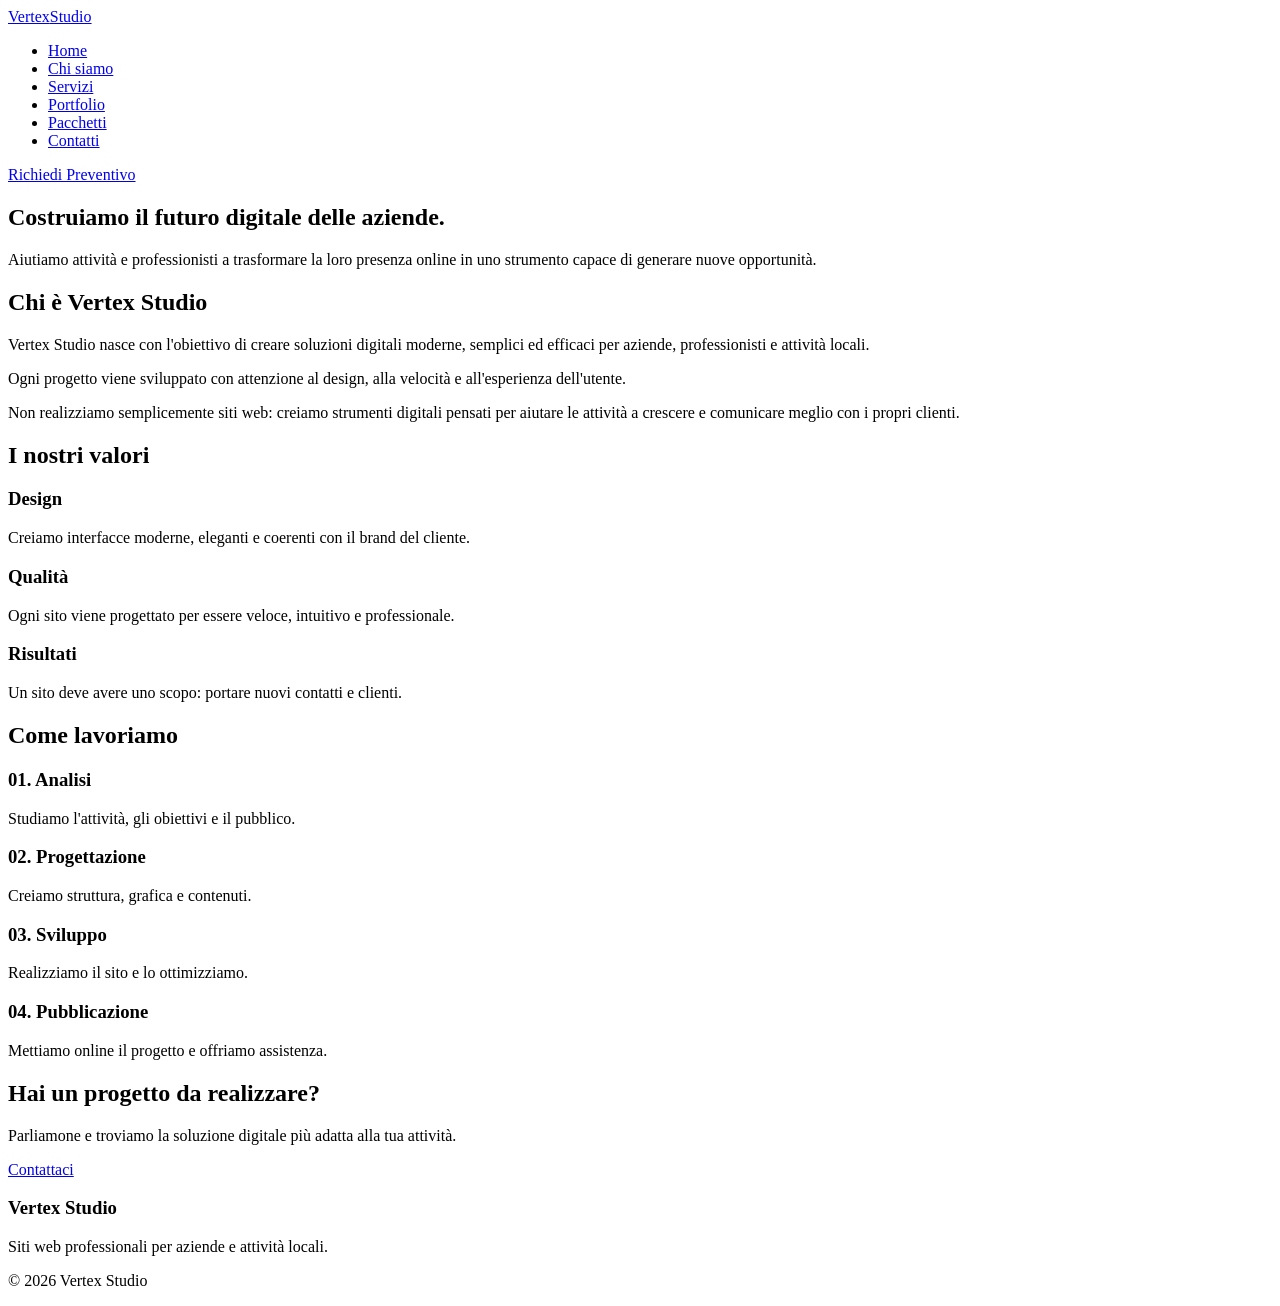
==== chi-siamo.html @ 84237f04 "Create chi-siamo.html" ====
<!DOCTYPE html>
<html lang="it">

<head>

<meta charset="UTF-8">
<meta name="viewport" content="width=device-width, initial-scale=1.0">

<title>Chi siamo | Vertex Studio</title>

<meta name="description" content="Scopri Vertex Studio, lo studio digitale che realizza siti web professionali per aziende e attività locali.">

<link rel="stylesheet" href="css/style.css">

</head>


<body>


<!-- NAVBAR -->

<header>

<div class="container">


<a href="index.html" class="logo">

Vertex<span>Studio</span>

</a>


<nav>

<ul>

<li>
<a href="index.html">
Home
</a>
</li>


<li>
<a href="chi-siamo.html" class="active">
Chi siamo
</a>
</li>


<li>
<a href="servizi.html">
Servizi
</a>
</li>


<li>
<a href="portfolio.html">
Portfolio
</a>
</li>


<li>
<a href="pacchetti.html">
Pacchetti
</a>
</li>


<li>
<a href="contatti.html">
Contatti
</a>
</li>


</ul>

</nav>


<a href="contatti.html" class="btn-nav">

Richiedi Preventivo

</a>


</div>

</header>





<!-- HERO PAGINA -->


<section class="page-hero">


<div class="container">


<h1>

Costruiamo il futuro digitale delle aziende.

</h1>


<p>

Aiutiamo attività e professionisti a trasformare
la loro presenza online in uno strumento capace
di generare nuove opportunità.

</p>


</div>


</section>







<!-- CHI SIAMO -->


<section>


<div class="container">


<div class="about-box">


<h2>

Chi è Vertex Studio

</h2>


<p>

Vertex Studio nasce con l'obiettivo di creare
soluzioni digitali moderne, semplici ed efficaci
per aziende, professionisti e attività locali.

</p>


<p>

Ogni progetto viene sviluppato con attenzione
al design, alla velocità e all'esperienza
dell'utente.

</p>


<p>

Non realizziamo semplicemente siti web:
creiamo strumenti digitali pensati per aiutare
le attività a crescere e comunicare meglio
con i propri clienti.

</p>


</div>


</div>


</section>









<!-- VALORI -->


<section class="values">


<div class="container">


<h2>

I nostri valori

</h2>



<div class="cards">



<div class="card">


<h3>

Design

</h3>


<p>

Creiamo interfacce moderne,
eleganti e coerenti con il brand
del cliente.

</p>


</div>





<div class="card">


<h3>

Qualità

</h3>


<p>

Ogni sito viene progettato
per essere veloce, intuitivo
e professionale.

</p>


</div>






<div class="card">


<h3>

Risultati

</h3>


<p>

Un sito deve avere uno scopo:
portare nuovi contatti e clienti.

</p>


</div>



</div>


</div>


</section>








<!-- PROCESSO -->


<section>


<div class="container">


<h2>

Come lavoriamo

</h2>



<div class="cards">



<div class="card">

<h3>

01. Analisi

</h3>

<p>

Studiamo l'attività,
gli obiettivi e il pubblico.

</p>

</div>



<div class="card">

<h3>

02. Progettazione

</h3>

<p>

Creiamo struttura,
grafica e contenuti.

</p>

</div>



<div class="card">

<h3>

03. Sviluppo

</h3>

<p>

Realizziamo il sito
e lo ottimizziamo.

</p>

</div>



<div class="card">

<h3>

04. Pubblicazione

</h3>

<p>

Mettiamo online il progetto
e offriamo assistenza.

</p>

</div>



</div>


</div>


</section>








<!-- CTA -->


<section class="cta">


<div class="container">


<h2>

Hai un progetto da realizzare?

</h2>


<p>

Parliamone e troviamo la soluzione
digitale più adatta alla tua attività.

</p>


<a href="contatti.html" class="btn-primary">

Contattaci

</a>


</div>


</section>







<footer>


<div class="container">


<h3>

Vertex Studio

</h3>


<p>

Siti web professionali per aziende
e attività locali.

</p>


<p>

© 2026 Vertex Studio

</p>


</div>


</footer>



<script src="js/script.js"></script>


</body>

</html>
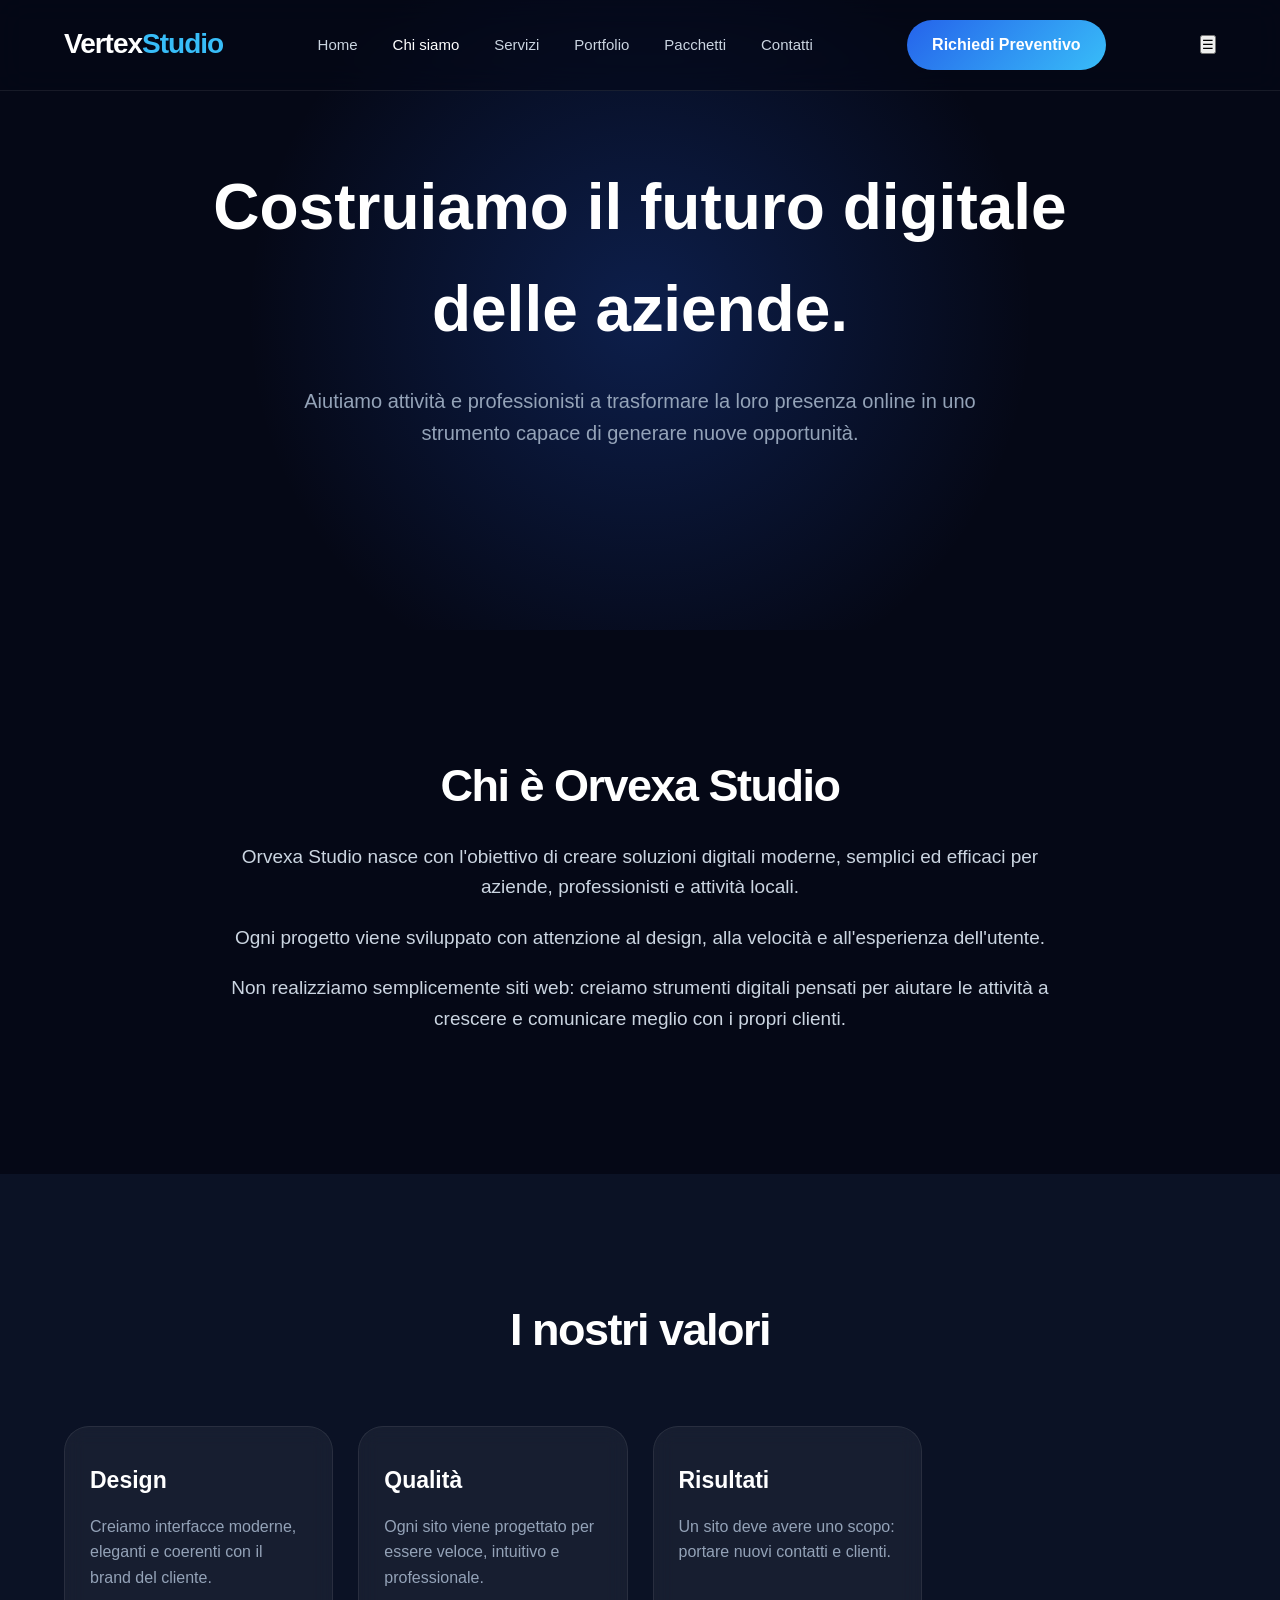
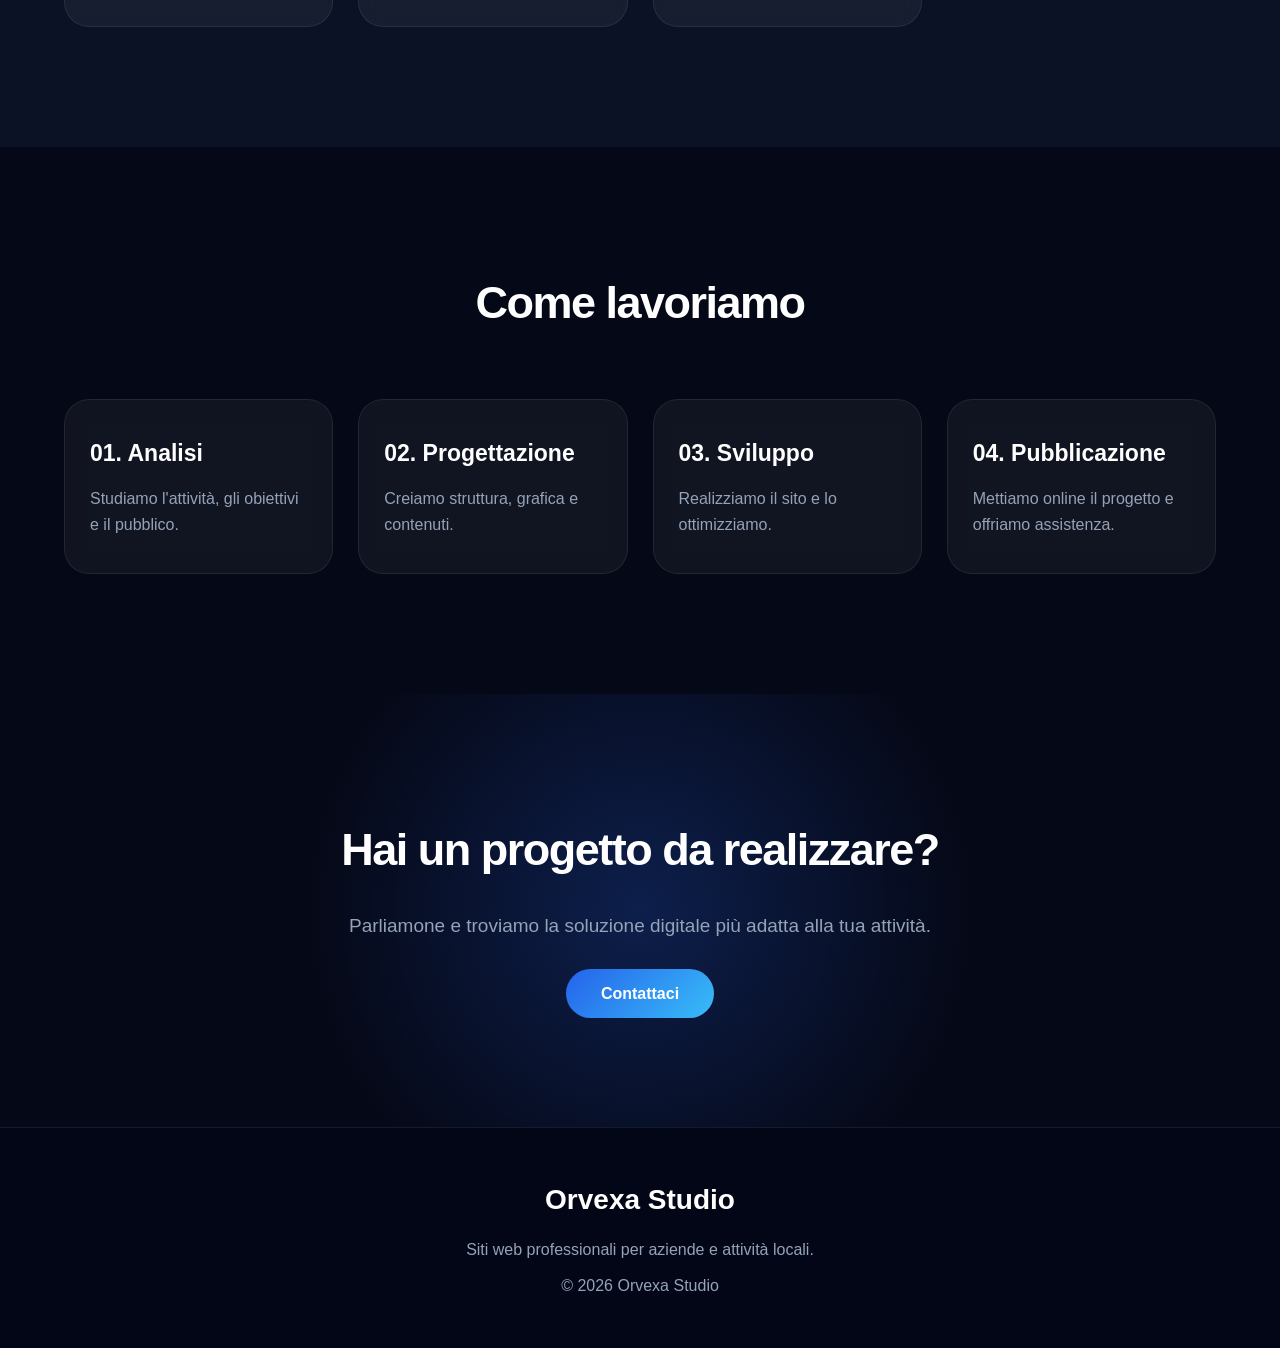
==== commit 9cc5aefc: "Update chi-siamo.html" ====
--- a/chi-siamo.html
+++ b/chi-siamo.html
@@ -6,9 +6,9 @@
 <meta charset="UTF-8">
 <meta name="viewport" content="width=device-width, initial-scale=1.0">
 
-<title>Chi siamo | Vertex Studio</title>
-
-<meta name="description" content="Scopri Vertex Studio, lo studio digitale che realizza siti web professionali per aziende e attività locali.">
+<title>Chi siamo | Orvexa Studio</title>
+
+<meta name="description" content="Scopri Orvexa Studio, lo studio digitale che realizza siti web professionali per aziende e attività locali.">
 
 <link rel="stylesheet" href="css/style.css">
 
@@ -148,14 +148,14 @@
 
 <h2>
 
-Chi è Vertex Studio
+Chi è Orvexa Studio
 
 </h2>
 
 
 <p>
 
-Vertex Studio nasce con l'obiettivo di creare
+Orvexa Studio nasce con l'obiettivo di creare
 soluzioni digitali moderne, semplici ed efficaci
 per aziende, professionisti e attività locali.
 
@@ -468,7 +468,7 @@
 
 <h3>
 
-Vertex Studio
+Orvexa Studio
 
 </h3>
 
@@ -483,7 +483,7 @@
 
 <p>
 
-© 2026 Vertex Studio
+© 2026 Orvexa Studio
 
 </p>
 
--- a/css/style.css
+++ b/css/style.css
@@ -0,0 +1,1745 @@
+/* ==========================
+   VERTEX STUDIO
+   Premium Website Style
+   Parte 1
+========================== */
+
+
+/* RESET */
+
+* {
+    margin: 0;
+    padding: 0;
+    box-sizing: border-box;
+}
+
+
+html {
+    scroll-behavior: smooth;
+}
+
+
+body {
+
+    font-family: "Inter", "Segoe UI", Arial, sans-serif;
+
+    background: #050816;
+
+    color: #ffffff;
+
+    line-height: 1.6;
+
+}
+
+
+/* VARIABILI */
+
+:root {
+
+    --primary: #2563eb;
+
+    --secondary: #38bdf8;
+
+    --dark: #050816;
+
+    --dark-card: #0f172a;
+
+    --text-gray: #94a3b8;
+
+    --white: #ffffff;
+
+    --gradient:
+    linear-gradient(
+        135deg,
+        #2563eb,
+        #38bdf8
+    );
+
+}
+
+
+/* LINK */
+
+a {
+
+    text-decoration: none;
+
+    color: inherit;
+
+}
+
+
+/* IMMAGINI */
+
+img {
+
+    max-width: 100%;
+
+    display: block;
+
+}
+
+
+/* CONTAINER */
+
+.container {
+
+    width: 90%;
+
+    max-width: 1200px;
+
+    margin: auto;
+
+}
+
+
+
+/* ==========================
+   NAVBAR
+========================== */
+
+
+header {
+
+    position: fixed;
+
+    top: 0;
+
+    width: 100%;
+
+    z-index: 1000;
+
+    padding: 20px 0;
+
+    background:
+
+    rgba(5,8,22,0.55);
+
+    backdrop-filter: blur(15px);
+
+    border-bottom:
+
+    1px solid rgba(255,255,255,0.08);
+
+}
+
+
+
+header .container {
+
+    display:flex;
+
+    align-items:center;
+
+    justify-content:space-between;
+
+}
+
+
+
+.logo {
+
+    font-size: 28px;
+
+    font-weight:800;
+
+    letter-spacing:-1px;
+
+}
+
+
+
+.logo span {
+
+    color: var(--secondary);
+
+}
+
+
+
+
+nav ul {
+
+    display:flex;
+
+    list-style:none;
+
+    gap:35px;
+
+}
+
+
+
+nav a {
+
+    color:#cbd5e1;
+
+    font-size:15px;
+
+    transition:.3s;
+
+}
+
+
+
+nav a:hover,
+nav .active {
+
+    color:white;
+
+}
+
+
+
+.btn-nav {
+
+
+    background:var(--gradient);
+
+    padding:12px 25px;
+
+    border-radius:30px;
+
+    font-weight:600;
+
+    transition:.3s;
+
+}
+
+
+
+.btn-nav:hover {
+
+    transform:translateY(-3px);
+
+    box-shadow:
+
+    0 10px 30px rgba(37,99,235,.4);
+
+}
+
+
+
+
+/* ==========================
+   HERO
+========================== */
+
+
+.hero {
+
+
+    min-height:100vh;
+
+    display:flex;
+
+    align-items:center;
+
+    justify-content:center;
+
+    text-align:center;
+
+    position:relative;
+
+    overflow:hidden;
+
+}
+
+
+
+/* SFONDO LUMINOSO */
+
+
+.hero::before {
+
+
+    content:"";
+
+    position:absolute;
+
+    width:600px;
+
+    height:600px;
+
+    background:#2563eb;
+
+    filter:blur(180px);
+
+    opacity:.35;
+
+    top:10%;
+
+    left:50%;
+
+    transform:translateX(-50%);
+
+}
+
+
+
+
+.hero-content {
+
+
+    position:relative;
+
+    max-width:900px;
+
+    animation:fadeUp 1s ease;
+
+}
+
+
+
+
+.hero h1 {
+
+
+    font-size:
+
+    clamp(45px,6vw,75px);
+
+
+    line-height:1.05;
+
+
+    letter-spacing:-3px;
+
+
+    margin-bottom:25px;
+
+
+}
+
+
+
+
+.hero p {
+
+
+    font-size:21px;
+
+
+    color:var(--text-gray);
+
+
+    max-width:700px;
+
+
+    margin:auto;
+
+
+    margin-bottom:40px;
+
+
+}
+
+
+
+
+.hero-buttons {
+
+
+    display:flex;
+
+    justify-content:center;
+
+    gap:20px;
+
+
+}
+
+
+
+.btn-primary {
+
+
+    background:var(--gradient);
+
+    padding:16px 35px;
+
+    border-radius:40px;
+
+    font-weight:700;
+
+    transition:.3s;
+
+
+}
+
+
+
+.btn-primary:hover {
+
+
+    transform:translateY(-5px);
+
+
+    box-shadow:
+
+    0 15px 40px rgba(56,189,248,.35);
+
+
+}
+
+
+
+.btn-secondary {
+
+
+    padding:16px 35px;
+
+
+    border-radius:40px;
+
+
+    border:1px solid rgba(255,255,255,.2);
+
+
+    transition:.3s;
+
+
+}
+
+
+
+.btn-secondary:hover {
+
+
+    background:white;
+
+
+    color:#050816;
+
+
+}
+
+
+
+/* ==========================
+   ANIMAZIONI
+========================== */
+
+
+@keyframes fadeUp {
+
+
+    from {
+
+        opacity:0;
+
+        transform:translateY(40px);
+
+    }
+
+
+    to {
+
+        opacity:1;
+
+        transform:translateY(0);
+
+    }
+
+
+}
+
+/* ==========================
+   SEZIONI GENERALI
+========================== */
+
+
+section {
+
+    padding:120px 0;
+
+}
+
+
+h2 {
+
+    font-size:45px;
+
+    letter-spacing:-1.5px;
+
+    text-align:center;
+
+    margin-bottom:20px;
+
+}
+
+
+
+section > .container > p {
+
+    color:var(--text-gray);
+
+}
+
+
+
+
+
+/* ==========================
+   CHI SIAMO
+========================== */
+
+
+.about-preview {
+
+
+    background:
+
+    linear-gradient(
+
+        180deg,
+
+        #050816,
+
+        #0b1225
+
+    );
+
+
+    text-align:center;
+
+
+}
+
+
+
+.about-preview p {
+
+
+    max-width:850px;
+
+
+    margin:15px auto;
+
+
+    font-size:18px;
+
+
+    color:#cbd5e1;
+
+
+}
+
+
+
+.about-preview .btn-primary {
+
+
+    display:inline-block;
+
+
+    margin-top:35px;
+
+
+}
+
+
+
+
+
+/* ==========================
+   SERVIZI
+========================== */
+
+
+.services-preview {
+
+
+    background:#050816;
+
+
+}
+
+
+
+.cards {
+
+
+    display:grid;
+
+
+    grid-template-columns:
+
+    repeat(4,1fr);
+
+
+    gap:25px;
+
+
+    margin-top:60px;
+
+
+}
+
+
+
+.card {
+
+
+    background:
+
+
+    rgba(255,255,255,.05);
+
+
+    border:
+
+
+    1px solid rgba(255,255,255,.08);
+
+
+
+    padding:35px 25px;
+
+
+    border-radius:25px;
+
+
+    transition:.4s;
+
+
+    backdrop-filter:blur(10px);
+
+
+}
+
+
+
+.card:hover {
+
+
+    transform:
+
+    translateY(-12px);
+
+
+    border-color:
+
+    rgba(56,189,248,.5);
+
+
+    box-shadow:
+
+    0 20px 50px rgba(0,0,0,.3);
+
+
+}
+
+
+
+.card h3 {
+
+
+    font-size:23px;
+
+
+    margin-bottom:15px;
+
+
+}
+
+
+
+.card p {
+
+
+    color:var(--text-gray);
+
+
+}
+
+
+
+
+
+/* ==========================
+   PORTFOLIO
+========================== */
+
+
+.portfolio-preview {
+
+
+    background:#0b1225;
+
+
+}
+
+
+
+.portfolio-grid {
+
+
+    display:grid;
+
+
+    grid-template-columns:
+
+    repeat(3,1fr);
+
+
+    gap:30px;
+
+
+    margin-top:60px;
+
+
+}
+
+
+
+.portfolio-item {
+
+
+    overflow:hidden;
+
+
+    border-radius:25px;
+
+
+    background:#111827;
+
+
+    border:
+
+    1px solid rgba(255,255,255,.08);
+
+
+    transition:.4s;
+
+
+}
+
+
+
+.portfolio-item img {
+
+
+    height:260px;
+
+
+    width:100%;
+
+
+    object-fit:cover;
+
+
+    transition:.5s;
+
+
+}
+
+
+
+.portfolio-item h3 {
+
+
+    padding:25px;
+
+
+    font-size:22px;
+
+
+}
+
+
+
+.portfolio-item:hover {
+
+
+    transform:
+
+    translateY(-10px);
+
+
+}
+
+
+
+.portfolio-item:hover img {
+
+
+    transform:scale(1.08);
+
+
+}
+
+
+
+
+
+/* ==========================
+   CTA
+========================== */
+
+
+.cta {
+
+
+    text-align:center;
+
+
+    background:
+
+
+    radial-gradient(
+
+        circle at center,
+
+        rgba(37,99,235,.25),
+
+        transparent 50%
+
+    );
+
+
+}
+
+
+
+.cta h2 {
+
+
+    margin-bottom:25px;
+
+
+}
+
+
+
+.cta p {
+
+
+    max-width:700px;
+
+
+    margin:
+
+    0 auto 40px;
+
+
+    color:var(--text-gray);
+
+
+    font-size:19px;
+
+
+}
+
+
+
+
+
+
+/* ==========================
+   FOOTER
+========================== */
+
+
+footer {
+
+
+    background:#020617;
+
+
+    padding:50px 0;
+
+
+    text-align:center;
+
+
+    border-top:
+
+    1px solid rgba(255,255,255,.08);
+
+
+}
+
+
+
+footer h3 {
+
+
+    font-size:28px;
+
+
+    margin-bottom:15px;
+
+
+}
+
+
+
+footer p {
+
+
+    color:var(--text-gray);
+
+
+    margin-top:10px;
+
+
+}
+
+
+
+
+
+
+/* ==========================
+   RESPONSIVE TABLET
+========================== */
+
+
+@media(max-width:1000px){
+
+
+
+.cards {
+
+
+    grid-template-columns:
+
+    repeat(2,1fr);
+
+
+}
+
+
+
+.portfolio-grid {
+
+
+    grid-template-columns:
+
+    repeat(2,1fr);
+
+
+}
+
+
+
+nav ul {
+
+
+    gap:15px;
+
+
+}
+
+
+
+}
+
+
+
+
+/* ==========================
+   RESPONSIVE MOBILE
+========================== */
+
+
+@media(max-width:700px){
+
+
+header {
+
+
+    padding:15px 0;
+
+
+}
+
+
+
+nav {
+
+
+    display:none;
+
+
+}
+
+
+
+.btn-nav {
+
+
+    display:none;
+
+
+}
+
+
+
+.logo {
+
+
+    font-size:24px;
+
+
+}
+
+
+
+.hero {
+
+
+    padding:120px 20px 50px;
+
+
+}
+
+
+
+.hero h1 {
+
+
+    font-size:42px;
+
+
+    letter-spacing:-1px;
+
+
+}
+
+
+
+.hero p {
+
+
+    font-size:17px;
+
+
+}
+
+
+
+.hero-buttons {
+
+
+    flex-direction:column;
+
+
+}
+
+
+
+.btn-primary,
+.btn-secondary {
+
+
+    width:100%;
+
+
+}
+
+
+
+section {
+
+
+    padding:80px 0;
+
+
+}
+
+
+
+h2 {
+
+
+    font-size:34px;
+
+
+}
+
+
+
+.cards {
+
+
+    grid-template-columns:1fr;
+
+
+}
+
+
+
+.portfolio-grid {
+
+
+    grid-template-columns:1fr;
+
+
+}
+
+
+}
+
+/* PAGINE INTERNE */
+
+
+.page-hero{
+
+min-height:70vh;
+
+display:flex;
+
+align-items:center;
+
+justify-content:center;
+
+text-align:center;
+
+padding-top:120px;
+
+background:
+
+radial-gradient(
+circle at center,
+rgba(37,99,235,.25),
+transparent 55%
+);
+
+}
+
+
+.page-hero h1{
+
+font-size:clamp(40px,5vw,65px);
+
+max-width:900px;
+
+margin:auto;
+
+}
+
+
+.page-hero p{
+
+font-size:20px;
+
+color:var(--text-gray);
+
+max-width:700px;
+
+margin:25px auto;
+
+}
+
+
+
+.about-box{
+
+max-width:850px;
+
+margin:auto;
+
+text-align:center;
+
+}
+
+
+.about-box p{
+
+font-size:19px;
+
+color:#cbd5e1;
+
+margin:20px 0;
+
+}
+
+
+
+.values{
+
+background:#0b1225;
+
+}
+
+
+/* SERVIZI */
+
+
+.service-card ul{
+
+margin-top:20px;
+
+padding-left:20px;
+
+color:var(--text-gray);
+
+}
+
+
+.service-card li{
+
+margin:8px 0;
+
+}
+
+
+
+.process-section{
+
+background:#0b1225;
+
+}
+
+
+
+.steps{
+
+display:grid;
+
+grid-template-columns:repeat(4,1fr);
+
+gap:30px;
+
+margin-top:60px;
+
+}
+
+
+
+.steps div{
+
+background:
+
+rgba(255,255,255,.05);
+
+border:
+
+1px solid rgba(255,255,255,.08);
+
+padding:35px;
+
+border-radius:25px;
+
+text-align:center;
+
+}
+
+
+
+.steps span{
+
+font-size:40px;
+
+font-weight:800;
+
+color:var(--secondary);
+
+}
+
+
+
+.steps p{
+
+color:var(--text-gray);
+
+}
+
+
+
+@media(max-width:900px){
+
+.steps{
+
+grid-template-columns:1fr 1fr;
+
+}
+
+}
+
+
+@media(max-width:600px){
+
+.steps{
+
+grid-template-columns:1fr;
+
+}
+
+}
+
+
+/* PORTFOLIO CARDS */
+
+
+.portfolio-card{
+
+background:
+
+rgba(255,255,255,.05);
+
+border:
+
+1px solid rgba(255,255,255,.08);
+
+border-radius:25px;
+
+overflow:hidden;
+
+transition:.4s;
+
+}
+
+
+
+.portfolio-card:hover{
+
+transform:translateY(-12px);
+
+box-shadow:
+
+0 25px 50px rgba(0,0,0,.35);
+
+}
+
+
+
+.portfolio-image{
+
+height:260px;
+
+overflow:hidden;
+
+}
+
+
+
+.portfolio-image img{
+
+width:100%;
+
+height:100%;
+
+object-fit:cover;
+
+transition:.5s;
+
+}
+
+
+
+.portfolio-card:hover img{
+
+transform:scale(1.1);
+
+}
+
+
+
+.portfolio-content{
+
+padding:30px;
+
+}
+
+
+
+.portfolio-content h3{
+
+font-size:24px;
+
+margin-bottom:15px;
+
+}
+
+
+
+.portfolio-content p{
+
+color:var(--text-gray);
+
+}
+
+
+
+.portfolio-content span{
+
+display:inline-block;
+
+margin-top:20px;
+
+padding:8px 18px;
+
+border-radius:30px;
+
+background:
+
+rgba(56,189,248,.15);
+
+color:var(--secondary);
+
+font-size:14px;
+
+}
+
+
+
+
+.case-study{
+
+background:#0b1225;
+
+}
+
+
+
+@media(max-width:800px){
+
+.portfolio-grid{
+
+grid-template-columns:1fr;
+
+}
+
+}
+
+
+/* PREZZI */
+
+
+.pricing{
+
+display:grid;
+
+grid-template-columns:repeat(3,1fr);
+
+gap:30px;
+
+margin-top:60px;
+
+}
+
+
+
+.price-card{
+
+
+background:
+
+rgba(255,255,255,.05);
+
+
+border:
+
+1px solid rgba(255,255,255,.1);
+
+
+border-radius:30px;
+
+
+padding:40px 30px;
+
+
+text-align:center;
+
+
+position:relative;
+
+
+transition:.4s;
+
+
+}
+
+
+
+.price-card:hover{
+
+transform:translateY(-12px);
+
+}
+
+
+
+.price-card h3{
+
+font-size:28px;
+
+}
+
+
+
+.price{
+
+font-size:55px;
+
+font-weight:800;
+
+margin:25px 0;
+
+color:var(--secondary);
+
+}
+
+
+
+.price-card p{
+
+color:var(--text-gray);
+
+}
+
+
+
+.price-card ul{
+
+list-style:none;
+
+margin:30px 0;
+
+color:#cbd5e1;
+
+}
+
+
+
+.price-card li{
+
+margin:15px 0;
+
+}
+
+
+
+.featured{
+
+border:
+
+2px solid var(--secondary);
+
+}
+
+
+
+.badge{
+
+position:absolute;
+
+top:-15px;
+
+left:50%;
+
+transform:translateX(-50%);
+
+background:var(--gradient);
+
+padding:7px 20px;
+
+border-radius:20px;
+
+font-size:13px;
+
+font-weight:bold;
+
+}
+
+
+
+.maintenance{
+
+background:#0b1225;
+
+text-align:center;
+
+}
+
+
+
+.maintenance > .container > p{
+
+max-width:700px;
+
+margin:20px auto 50px;
+
+font-size:18px;
+
+}
+
+
+
+@media(max-width:900px){
+
+.pricing{
+
+grid-template-columns:1fr;
+
+}
+
+}
+
+
+/* CONTATTI */
+
+
+.contact-grid{
+
+display:grid;
+
+grid-template-columns:1fr 1fr;
+
+gap:60px;
+
+align-items:start;
+
+}
+
+
+
+.contact-info p{
+
+color:var(--text-gray);
+
+font-size:18px;
+
+margin:20px 0;
+
+}
+
+
+
+.contact-box{
+
+background:
+
+rgba(255,255,255,.05);
+
+border:
+
+1px solid rgba(255,255,255,.08);
+
+padding:25px;
+
+border-radius:20px;
+
+margin-top:25px;
+
+}
+
+
+
+.contact-form{
+
+
+background:
+
+rgba(255,255,255,.05);
+
+
+border:
+
+1px solid rgba(255,255,255,.08);
+
+
+padding:35px;
+
+
+border-radius:25px;
+
+
+}
+
+
+
+.contact-form input,
+.contact-form textarea,
+.contact-form select{
+
+
+width:100%;
+
+
+padding:15px;
+
+
+margin-bottom:15px;
+
+
+background:#0f172a;
+
+
+border:
+
+1px solid rgba(255,255,255,.15);
+
+
+border-radius:12px;
+
+
+color:white;
+
+
+font-size:16px;
+
+
+}
+
+
+
+.contact-form textarea{
+
+height:150px;
+
+resize:none;
+
+}
+
+
+
+.contact-form button{
+
+
+width:100%;
+
+
+padding:16px;
+
+
+border:none;
+
+
+border-radius:30px;
+
+
+background:var(--gradient);
+
+
+color:white;
+
+
+font-size:17px;
+
+
+font-weight:700;
+
+
+cursor:pointer;
+
+
+}
+
+
+
+
+@media(max-width:800px){
+
+
+.contact-grid{
+
+grid-template-columns:1fr;
+
+}
+
+
+}
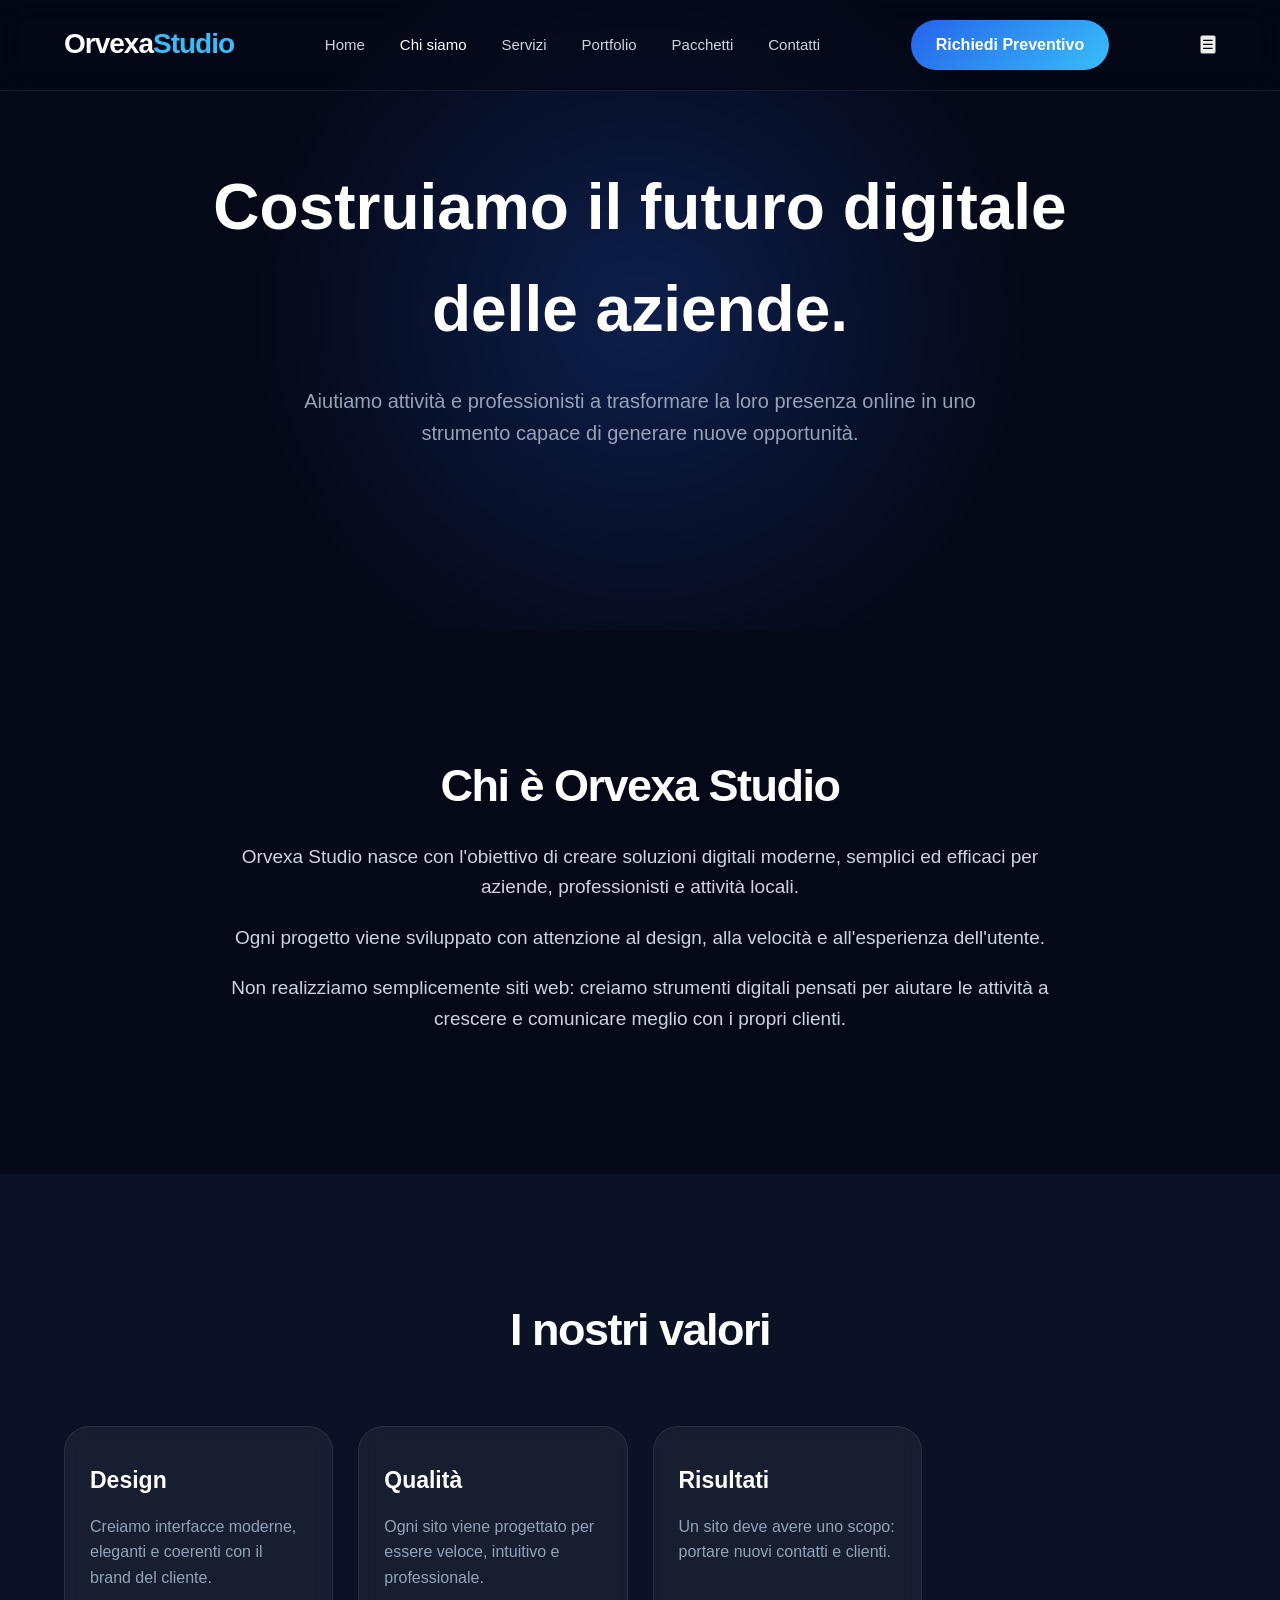
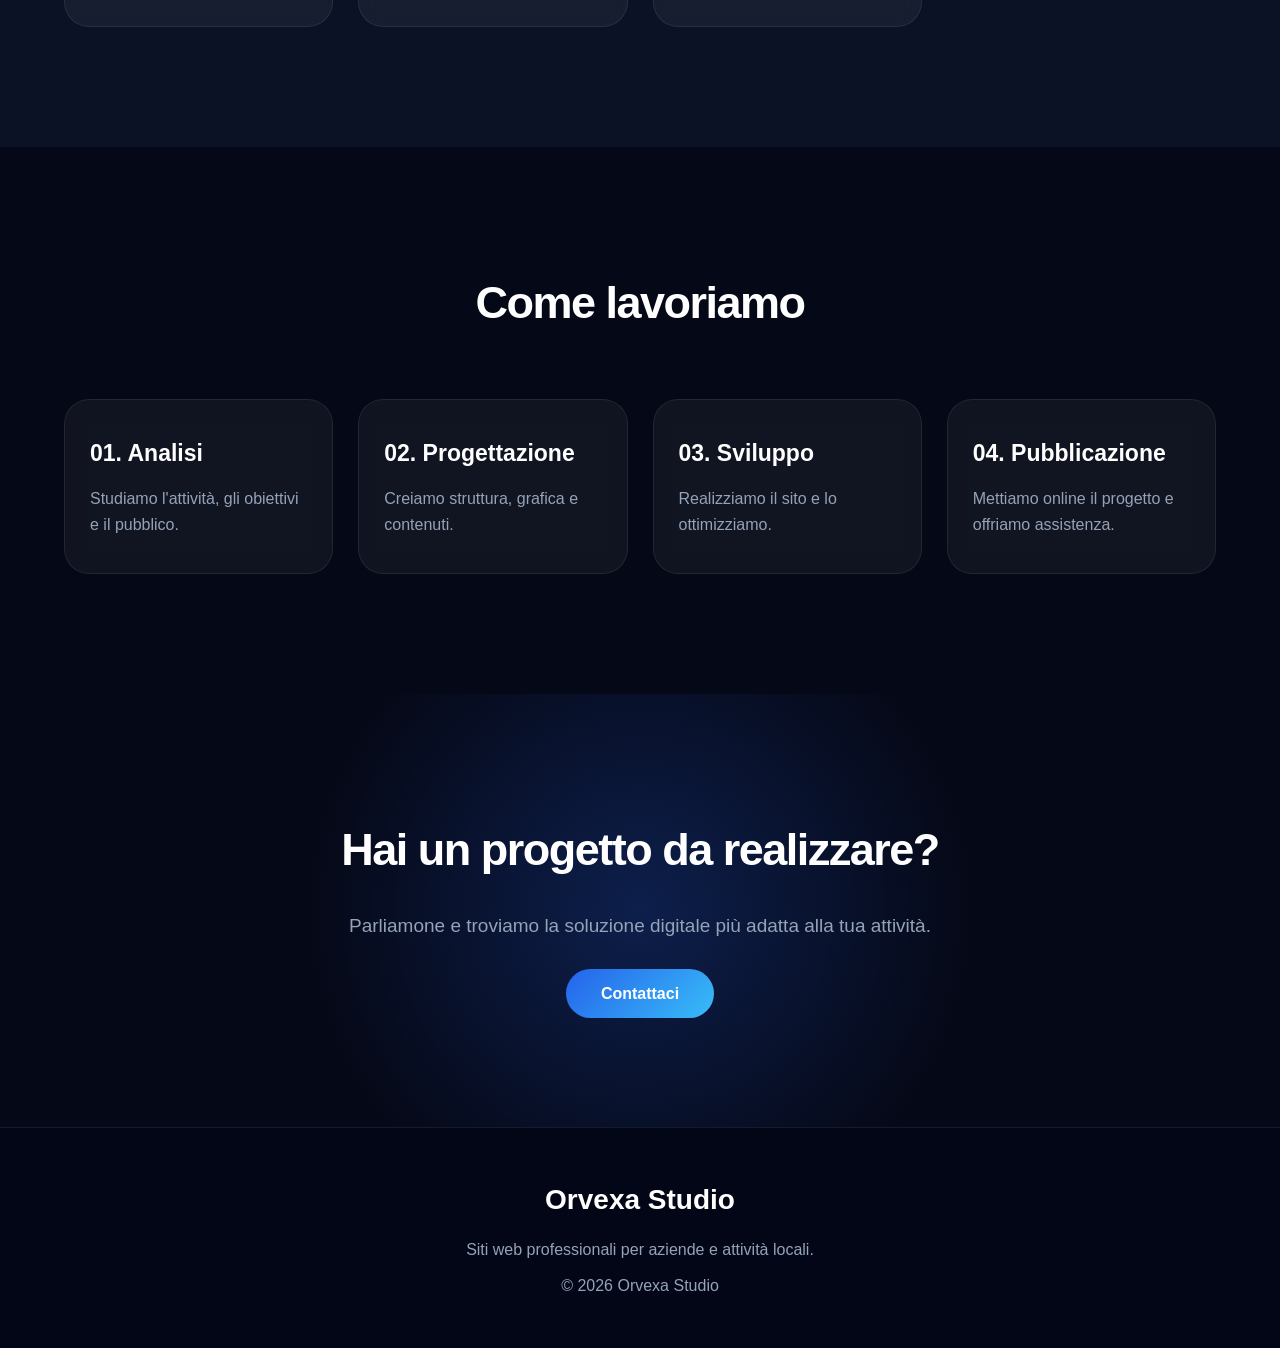
==== commit eb80898a: "Update chi-siamo.html" ====
--- a/chi-siamo.html
+++ b/chi-siamo.html
@@ -27,7 +27,7 @@
 
 <a href="index.html" class="logo">
 
-Vertex<span>Studio</span>
+Orvexa<span>Studio</span>
 
 </a>
 
